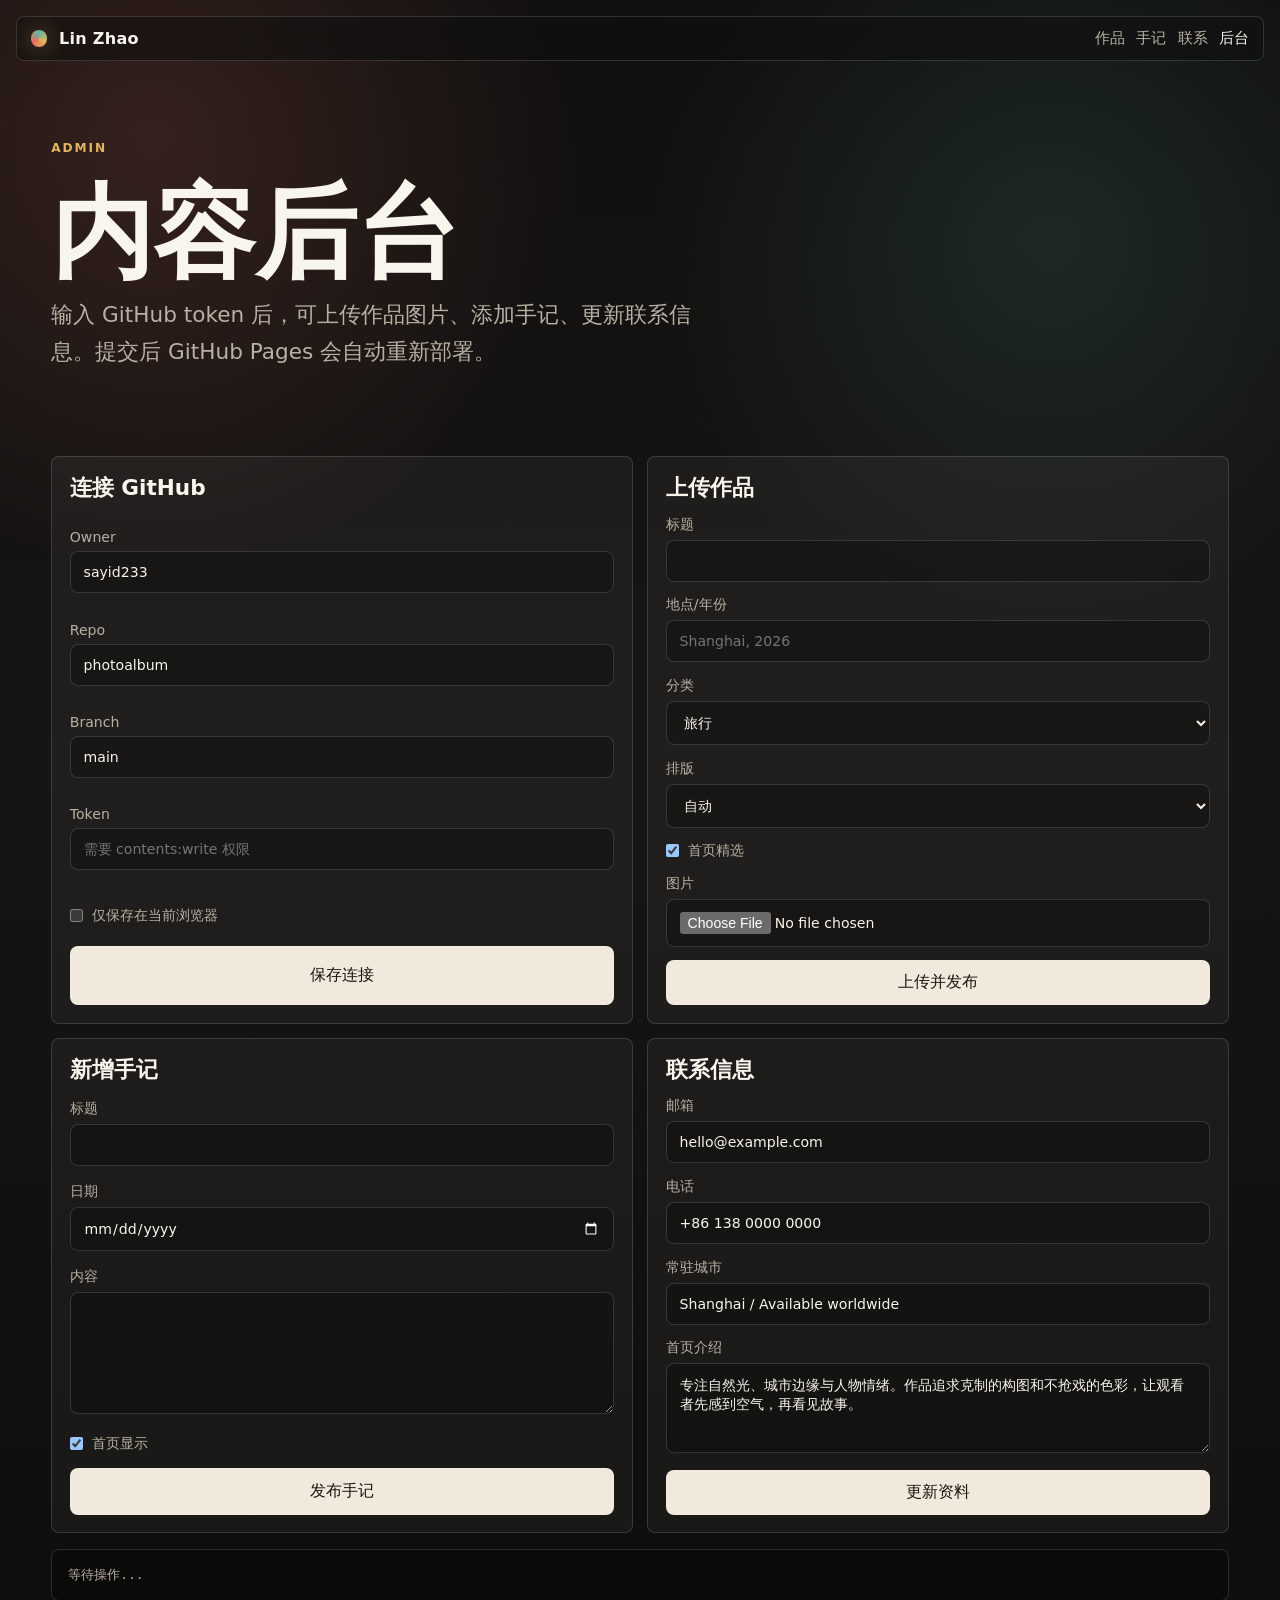
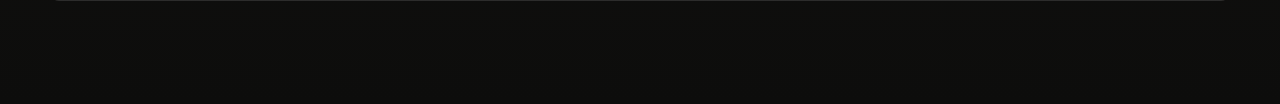
==== admin.html @ 6636a94f "Add content admin and archive pages" ====
<!doctype html>
<html lang="zh-CN">
<head>
  <meta charset="utf-8">
  <meta name="viewport" content="width=device-width, initial-scale=1">
  <title>后台管理 / Lin Zhao Photography</title>
  <link rel="stylesheet" href="./styles.css">
</head>
<body data-page="admin">
  <header class="site-header">
    <a class="brand" href="./index.html" aria-label="返回首页"><span class="brand-mark"></span><span>Lin Zhao</span></a>
    <nav aria-label="主导航">
      <a href="./works.html">作品</a>
      <a href="./journal.html">手记</a>
      <a href="./contact.html">联系</a>
      <a class="active" href="./admin.html">后台</a>
    </nav>
  </header>
  <main class="page-shell admin-shell">
    <section class="page-hero">
      <p class="eyebrow">Admin</p>
      <h1>内容后台</h1>
      <p>输入 GitHub token 后，可上传作品图片、添加手记、更新联系信息。提交后 GitHub Pages 会自动重新部署。</p>
    </section>

    <section class="admin-grid">
      <form class="admin-card" data-admin="settings">
        <h2>连接 GitHub</h2>
        <label>Owner <input name="owner" value="sayid233"></label>
        <label>Repo <input name="repo" value="photoalbum"></label>
        <label>Branch <input name="branch" value="main"></label>
        <label>Token <input name="token" type="password" autocomplete="off" placeholder="需要 contents:write 权限"></label>
        <label class="check-row"><input name="remember" type="checkbox"> 仅保存在当前浏览器</label>
        <button class="btn primary" type="submit">保存连接</button>
      </form>

      <form class="admin-card" data-admin="work">
        <h2>上传作品</h2>
        <label>标题 <input name="title" required></label>
        <label>地点/年份 <input name="place" placeholder="Shanghai, 2026"></label>
        <label>分类
          <select name="category">
            <option value="travel">旅行</option>
            <option value="portrait">人像</option>
            <option value="city">城市</option>
          </select>
        </label>
        <label>排版
          <select name="layout">
            <option value="">自动</option>
            <option value="wide">横向大图</option>
            <option value="tall">纵向大图</option>
          </select>
        </label>
        <label class="check-row"><input name="featured" type="checkbox" checked> 首页精选</label>
        <label>图片 <input name="image" type="file" accept="image/*" required></label>
        <button class="btn primary" type="submit">上传并发布</button>
      </form>

      <form class="admin-card" data-admin="note">
        <h2>新增手记</h2>
        <label>标题 <input name="title" required></label>
        <label>日期 <input name="date" type="date"></label>
        <label>内容 <textarea name="body" rows="6" required></textarea></label>
        <label class="check-row"><input name="featured" type="checkbox" checked> 首页显示</label>
        <button class="btn primary" type="submit">发布手记</button>
      </form>

      <form class="admin-card" data-admin="profile">
        <h2>联系信息</h2>
        <label>邮箱 <input name="email"></label>
        <label>电话 <input name="phone"></label>
        <label>常驻城市 <input name="city"></label>
        <label>首页介绍 <textarea name="intro" rows="4"></textarea></label>
        <button class="btn primary" type="submit">更新资料</button>
      </form>
    </section>
    <pre class="admin-log" data-admin-log>等待操作...</pre>
  </main>
  <script src="./data/site-data.js"></script>
  <script src="./admin.js"></script>
</body>
</html>
---- styles.css ----
:root {
  color-scheme: dark;
  --bg: #10100f;
  --paper: #f1eadc;
  --ink: #f8f5ed;
  --muted: #b9b0a4;
  --gold: #e4b35e;
  --coral: #e86f5d;
  --teal: #5fb6a7;
  --line: rgba(255,255,255,.14);
  --shadow: 0 22px 70px rgba(0,0,0,.42);
  font-family: Inter, ui-sans-serif, system-ui, -apple-system, BlinkMacSystemFont, "Segoe UI", sans-serif;
}

* { box-sizing: border-box; }

html {
  scroll-behavior: smooth;
  background: var(--bg);
}

body {
  margin: 0;
  min-height: 100vh;
  color: var(--ink);
  background:
    radial-gradient(circle at 12% 8%, rgba(232,111,93,.17), transparent 27rem),
    radial-gradient(circle at 82% 14%, rgba(95,182,167,.14), transparent 25rem),
    linear-gradient(180deg, #10100f, #171513 45%, #0d0d0c);
  overflow-x: hidden;
}

a { color: inherit; text-decoration: none; }

img {
  display: block;
  width: 100%;
  height: 100%;
  object-fit: cover;
}

button {
  color: inherit;
  font: inherit;
}

.cursor-glow {
  position: fixed;
  width: 17rem;
  height: 17rem;
  left: 0;
  top: 0;
  pointer-events: none;
  z-index: 40;
  border-radius: 50%;
  background: radial-gradient(circle, rgba(228,179,94,.22), rgba(95,182,167,.11) 42%, transparent 70%);
  mix-blend-mode: screen;
  opacity: .75;
  transform: translate3d(-50%, -50%, 0);
}

.site-header {
  position: fixed;
  inset: 1rem 1rem auto;
  z-index: 30;
  display: flex;
  align-items: center;
  justify-content: space-between;
  gap: 1rem;
  padding: .75rem .85rem;
  border: 1px solid var(--line);
  border-radius: 8px;
  background: rgba(16,16,15,.55);
  backdrop-filter: blur(18px);
}

.brand,
nav {
  display: flex;
  align-items: center;
  gap: .72rem;
}

.brand {
  font-weight: 760;
  letter-spacing: .02em;
}

.brand-mark {
  width: 1.05rem;
  height: 1.05rem;
  border-radius: 50%;
  background: conic-gradient(from 120deg, var(--gold), var(--coral), var(--teal), var(--gold));
  box-shadow: 0 0 22px rgba(228,179,94,.45);
}

nav a {
  color: var(--muted);
  font-size: .92rem;
  transition: color .2s ease;
}

nav a:hover { color: var(--ink); }
nav a.active { color: var(--ink); }

.hero {
  position: relative;
  min-height: 92svh;
  display: grid;
  align-items: end;
  padding: clamp(7rem, 11vw, 11rem) clamp(1rem, 4vw, 4rem) clamp(4.5rem, 7vw, 6rem);
  isolation: isolate;
  overflow: hidden;
}

.hero::after {
  content: "";
  position: absolute;
  inset: 0;
  z-index: -1;
  background: linear-gradient(90deg, rgba(0,0,0,.68), rgba(0,0,0,.18) 52%, rgba(0,0,0,.48)),
              linear-gradient(0deg, #10100f 0%, transparent 34%);
}

.hero > img {
  position: absolute;
  inset: -5% 0 0;
  z-index: -2;
  height: 110%;
  transform: translateY(calc(var(--shift, 0) * .08px)) scale(1.03);
  filter: saturate(.92) contrast(1.04);
}

.hero-copy {
  width: min(720px, 100%);
}

.eyebrow {
  margin: 0 0 .9rem;
  color: var(--gold);
  font-size: .76rem;
  font-weight: 800;
  letter-spacing: .16em;
  text-transform: uppercase;
}

h1,
h2,
h3,
p {
  margin-top: 0;
}

h1 {
  margin-bottom: 1.35rem;
  font-size: clamp(3.2rem, 8.6vw, 8.4rem);
  line-height: .94;
  max-width: 9ch;
}

h2 {
  margin-bottom: 0;
  font-size: clamp(2rem, 4vw, 4.2rem);
  line-height: 1;
}

.hero-actions {
  display: flex;
  flex-wrap: wrap;
  gap: .85rem;
}

.btn,
.contact-link,
.text-link {
  display: inline-flex;
  align-items: center;
  justify-content: center;
  min-height: 2.8rem;
  padding: 0 1.05rem;
  border-radius: 8px;
  border: 1px solid var(--line);
  transition: transform .25s ease, background .25s ease, border-color .25s ease;
}

.btn:hover,
.contact-link:hover {
  transform: translateY(-2px);
  border-color: rgba(255,255,255,.36);
}

.primary {
  background: var(--paper);
  color: #191612;
}

.ghost {
  background: rgba(255,255,255,.08);
}

.hero-strip {
  position: absolute;
  right: clamp(1rem, 4vw, 4rem);
  bottom: clamp(1rem, 3vw, 2rem);
  display: grid;
  grid-template-columns: repeat(3, minmax(5rem, 1fr));
  gap: .7rem;
  width: min(440px, calc(100% - 2rem));
}

.hero-strip span {
  padding: .85rem;
  border: 1px solid var(--line);
  border-radius: 8px;
  background: rgba(12,12,11,.44);
  backdrop-filter: blur(16px);
  color: var(--muted);
  font-size: .76rem;
}

.hero-strip strong {
  display: block;
  color: var(--ink);
  font-size: 1.35rem;
}

.intro,
.work,
.journal,
footer {
  padding: clamp(4.5rem, 9vw, 8rem) clamp(1rem, 4vw, 4rem);
}

.intro {
  display: grid;
  grid-template-columns: minmax(0, 760px) 1fr;
  gap: 2rem;
  align-items: center;
}

.intro p {
  margin-bottom: 0;
  color: var(--paper);
  font-size: clamp(1.45rem, 3vw, 3rem);
  line-height: 1.18;
}

.signal-line {
  height: 1px;
  background: linear-gradient(90deg, transparent, var(--teal), var(--coral), transparent);
  animation: pulseLine 3s ease-in-out infinite;
}

.section-head {
  display: flex;
  justify-content: space-between;
  align-items: end;
  gap: 1rem;
  margin-bottom: 1.4rem;
}

.filters {
  display: flex;
  flex-wrap: wrap;
  gap: .55rem;
  margin-bottom: 1.2rem;
}

.filter {
  border: 1px solid var(--line);
  border-radius: 8px;
  background: rgba(255,255,255,.06);
  padding: .68rem .9rem;
  cursor: pointer;
  transition: transform .2s ease, background .2s ease;
}

.filter:hover { transform: translateY(-2px); }
.filter.active { background: var(--teal); color: #071210; }

.gallery {
  display: grid;
  grid-template-columns: repeat(auto-fit, minmax(min(16rem, 100%), 1fr));
  grid-auto-rows: clamp(13rem, 22vw, 18rem);
  gap: .9rem;
  grid-auto-flow: dense;
}

.gallery.archive {
  grid-template-columns: repeat(auto-fit, minmax(min(18rem, 100%), 1fr));
  grid-auto-rows: clamp(14rem, 24vw, 20rem);
}

.photo-card {
  min-width: 0;
  transform-style: preserve-3d;
  transition: opacity .35s ease, transform .35s ease;
}

.photo-card.hidden {
  display: none;
  opacity: 0;
  pointer-events: none;
}

.photo-card.wide { grid-column: span 2; }
.photo-card.tall { grid-row: span 2; }

.photo-button {
  position: relative;
  width: 100%;
  height: 100%;
  overflow: hidden;
  border: 0;
  border-radius: 8px;
  background: #1f1c18;
  cursor: zoom-in;
  box-shadow: var(--shadow);
  transform: perspective(900px) rotateX(var(--rx, 0deg)) rotateY(var(--ry, 0deg));
  transition: transform .18s ease, filter .25s ease;
}

.photo-button::after {
  content: "";
  position: absolute;
  inset: 0;
  background: linear-gradient(180deg, transparent 45%, rgba(0,0,0,.76));
  opacity: .82;
}

.photo-button:hover img {
  transform: scale(1.08);
  filter: saturate(1.1);
}

.photo-button img {
  transition: transform .7s cubic-bezier(.2,.7,.1,1), filter .35s ease;
}

.photo-meta {
  position: absolute;
  left: .9rem;
  right: .9rem;
  bottom: .9rem;
  z-index: 1;
  display: flex;
  align-items: end;
  justify-content: space-between;
  gap: .7rem;
  text-align: left;
}

.photo-meta b {
  font-size: 1.15rem;
}

.photo-meta small {
  color: var(--muted);
}

.journal {
  background: linear-gradient(180deg, rgba(255,255,255,.04), transparent);
}

.note-track {
  display: grid;
  grid-template-columns: repeat(3, minmax(0, 1fr));
  gap: .9rem;
  margin-top: 1.5rem;
}

.note-track article {
  min-height: 15rem;
  padding: 1rem;
  border: 1px solid var(--line);
  border-radius: 8px;
  background: rgba(255,255,255,.045);
  transition: transform .25s ease, background .25s ease;
}

.note-track article:hover {
  transform: translateY(-6px);
  background: rgba(255,255,255,.08);
}

.note-track span {
  color: var(--coral);
  font-weight: 800;
}

.note-track h3 {
  margin: 2.8rem 0 .7rem;
  font-size: 1.35rem;
}

.note-track p {
  margin-bottom: 0;
  color: var(--muted);
  line-height: 1.7;
}

.note-track time {
  display: block;
  margin-bottom: .85rem;
  color: var(--gold);
  font-size: .82rem;
}

footer {
  display: flex;
  align-items: end;
  justify-content: space-between;
  gap: 1rem;
  border-top: 1px solid var(--line);
}

footer h2 {
  max-width: 9ch;
}

.page-shell {
  padding: clamp(7rem, 11vw, 10rem) clamp(1rem, 4vw, 4rem) clamp(4rem, 8vw, 7rem);
}

.page-hero {
  display: grid;
  gap: 1rem;
  min-height: 34svh;
  align-content: end;
  padding-bottom: clamp(2rem, 5vw, 4rem);
}

.page-hero h1 {
  margin: 0;
  max-width: none;
  font-size: clamp(3rem, 8vw, 7.6rem);
}

.page-hero p:not(.eyebrow) {
  max-width: 680px;
  color: var(--muted);
  font-size: clamp(1.05rem, 2vw, 1.35rem);
  line-height: 1.7;
}

.compact {
  padding: 0;
}

.pager {
  display: flex;
  justify-content: center;
  gap: .55rem;
  margin-top: 1.4rem;
}

.page-btn {
  width: 2.55rem;
  height: 2.55rem;
  border: 1px solid var(--line);
  border-radius: 8px;
  background: rgba(255,255,255,.06);
  cursor: pointer;
}

.page-btn.active {
  background: var(--paper);
  color: #191612;
}

.contact-grid {
  display: grid;
  grid-template-columns: repeat(3, minmax(0, 1fr));
  gap: .9rem;
}

.contact-grid article,
.admin-card {
  padding: 1.1rem;
  border: 1px solid var(--line);
  border-radius: 8px;
  background: rgba(255,255,255,.045);
}

.contact-grid span,
.admin-card label {
  display: block;
  color: var(--muted);
  font-size: .88rem;
}

.contact-grid a,
.contact-grid p {
  display: block;
  margin: .8rem 0 0;
  color: var(--ink);
  font-size: clamp(1.15rem, 2vw, 1.65rem);
  overflow-wrap: anywhere;
}

.admin-grid {
  display: grid;
  grid-template-columns: repeat(2, minmax(0, 1fr));
  gap: .9rem;
}

.admin-card {
  display: grid;
  gap: .85rem;
}

.admin-card h2 {
  font-size: 1.35rem;
  line-height: 1.2;
}

.admin-card input,
.admin-card select,
.admin-card textarea {
  width: 100%;
  margin-top: .38rem;
  border: 1px solid var(--line);
  border-radius: 8px;
  background: rgba(0,0,0,.26);
  color: var(--ink);
  padding: .75rem .8rem;
  font: inherit;
}

.admin-card textarea {
  resize: vertical;
}

.check-row {
  display: flex !important;
  align-items: center;
  gap: .55rem;
}

.check-row input {
  width: auto;
  margin: 0;
}

.admin-log {
  white-space: pre-wrap;
  margin: 1rem 0 0;
  padding: 1rem;
  border: 1px solid var(--line);
  border-radius: 8px;
  background: rgba(0,0,0,.28);
  color: var(--muted);
  overflow: auto;
}

.lightbox {
  width: min(980px, calc(100% - 2rem));
  padding: 0;
  border: 1px solid var(--line);
  border-radius: 8px;
  background: #0b0b0a;
  color: var(--ink);
  box-shadow: 0 30px 100px rgba(0,0,0,.75);
}

.lightbox::backdrop {
  background: rgba(0,0,0,.72);
  backdrop-filter: blur(10px);
}

.lightbox img {
  max-height: 72svh;
  object-fit: contain;
  background: #050505;
}

.lightbox-caption {
  display: flex;
  justify-content: space-between;
  gap: 1rem;
  padding: .9rem 1rem 1rem;
  color: var(--muted);
}

.lightbox-caption strong {
  color: var(--ink);
}

.close {
  position: absolute;
  right: .7rem;
  top: .7rem;
  width: 2.4rem;
  height: 2.4rem;
  border: 1px solid var(--line);
  border-radius: 50%;
  background: rgba(0,0,0,.6);
  cursor: pointer;
  z-index: 2;
}

@keyframes pulseLine {
  0%, 100% { transform: scaleX(.55); opacity: .55; }
  50% { transform: scaleX(1); opacity: 1; }
}

@media (max-width: 860px) {
  .site-header {
    inset: .65rem .65rem auto;
  }

  .hero {
    min-height: 88svh;
    padding-inline: 1rem;
  }

  .hero-strip {
    position: static;
    margin-top: 2rem;
    grid-template-columns: repeat(3, 1fr);
  }

  .intro {
    grid-template-columns: 1fr;
  }

  .section-head,
  footer {
    align-items: start;
    flex-direction: column;
  }

  .gallery {
    grid-template-columns: repeat(2, minmax(0, 1fr));
    grid-auto-rows: 13rem;
  }

  .note-track,
  .contact-grid,
  .admin-grid {
    grid-template-columns: 1fr;
  }
}

@media (max-width: 560px) {
  .cursor-glow { display: none; }

  .site-header {
    gap: .65rem;
    padding: .65rem;
  }

  nav { gap: .55rem; }

  nav a { font-size: .84rem; }

  h1 { font-size: clamp(2.9rem, 15vw, 4.6rem); }

  .hero-strip {
    grid-template-columns: 1fr;
  }

  .gallery {
    grid-template-columns: 1fr;
    grid-auto-rows: 18rem;
  }

  .photo-card.wide,
  .photo-card.tall {
    grid-column: auto;
    grid-row: auto;
  }
}

@media (prefers-reduced-motion: reduce) {
  *,
  *::before,
  *::after {
    animation-duration: .01ms !important;
    animation-iteration-count: 1 !important;
    scroll-behavior: auto !important;
    transition-duration: .01ms !important;
  }
}
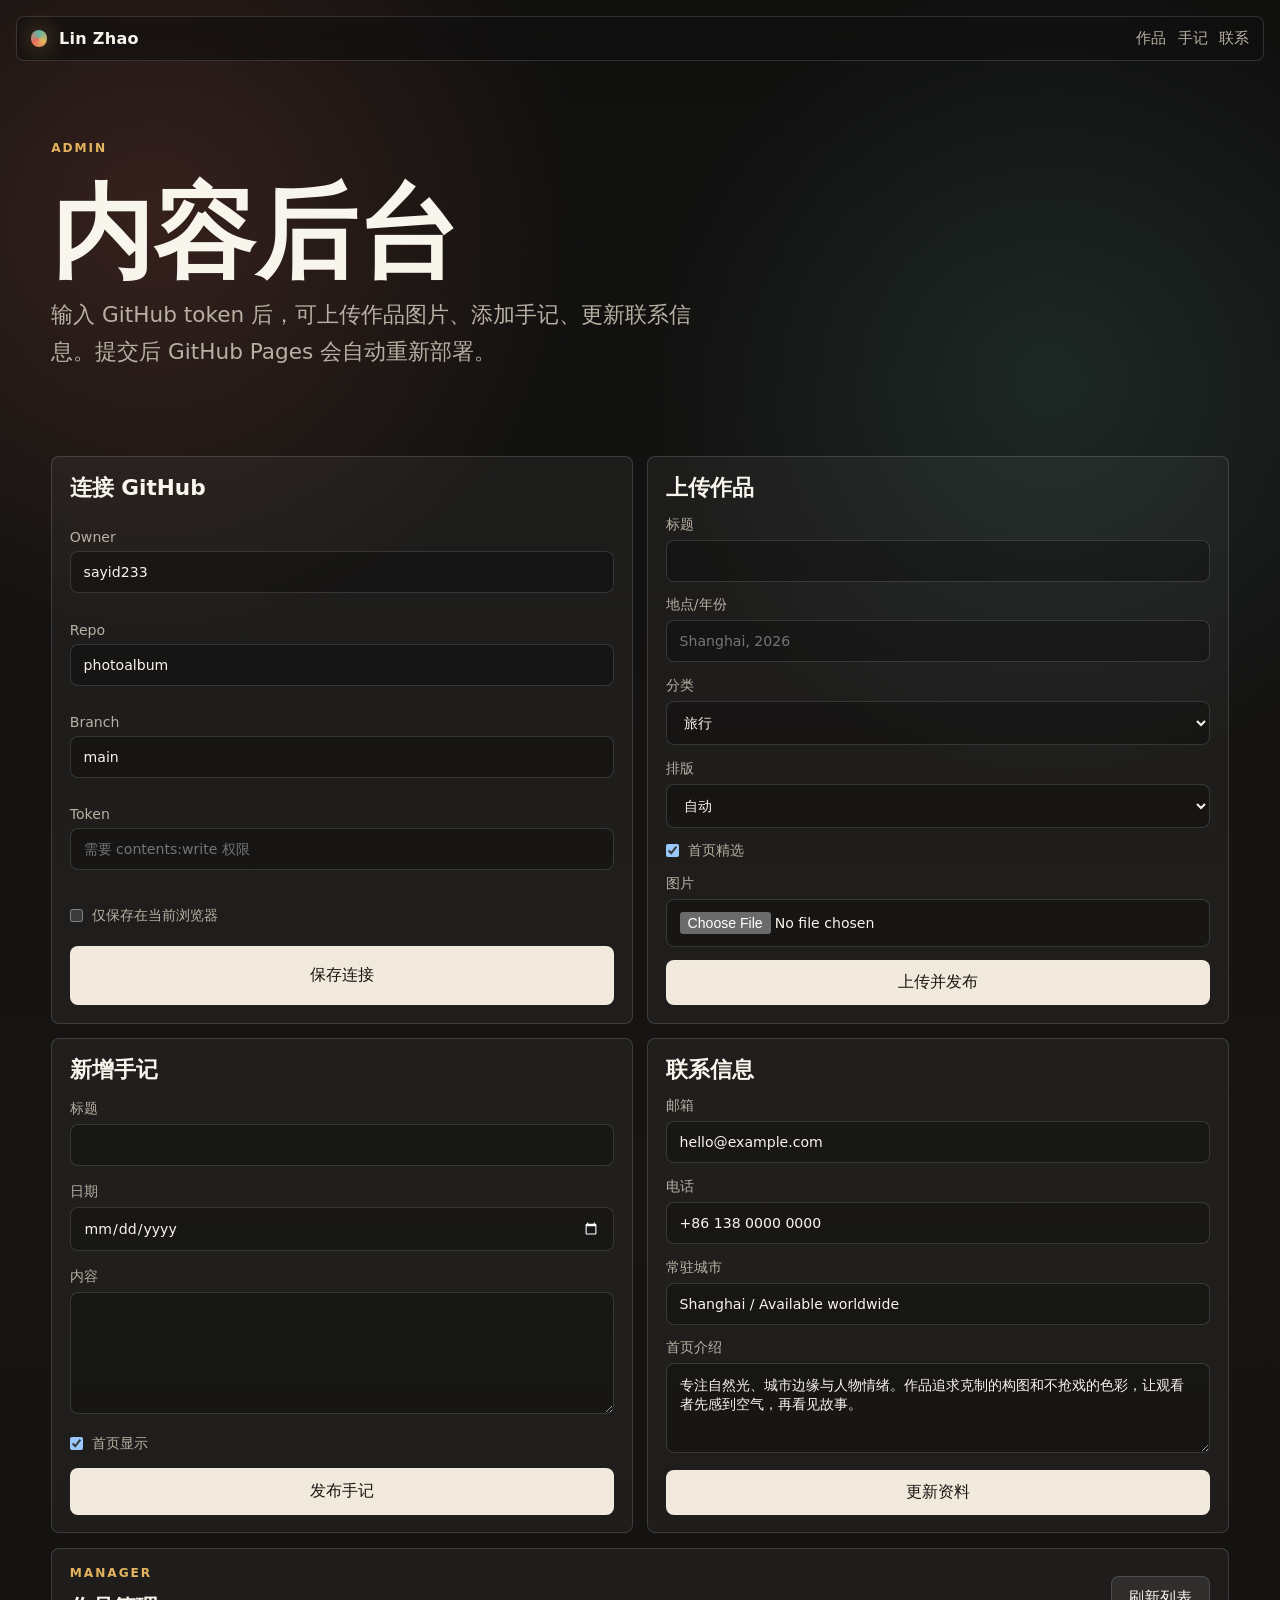
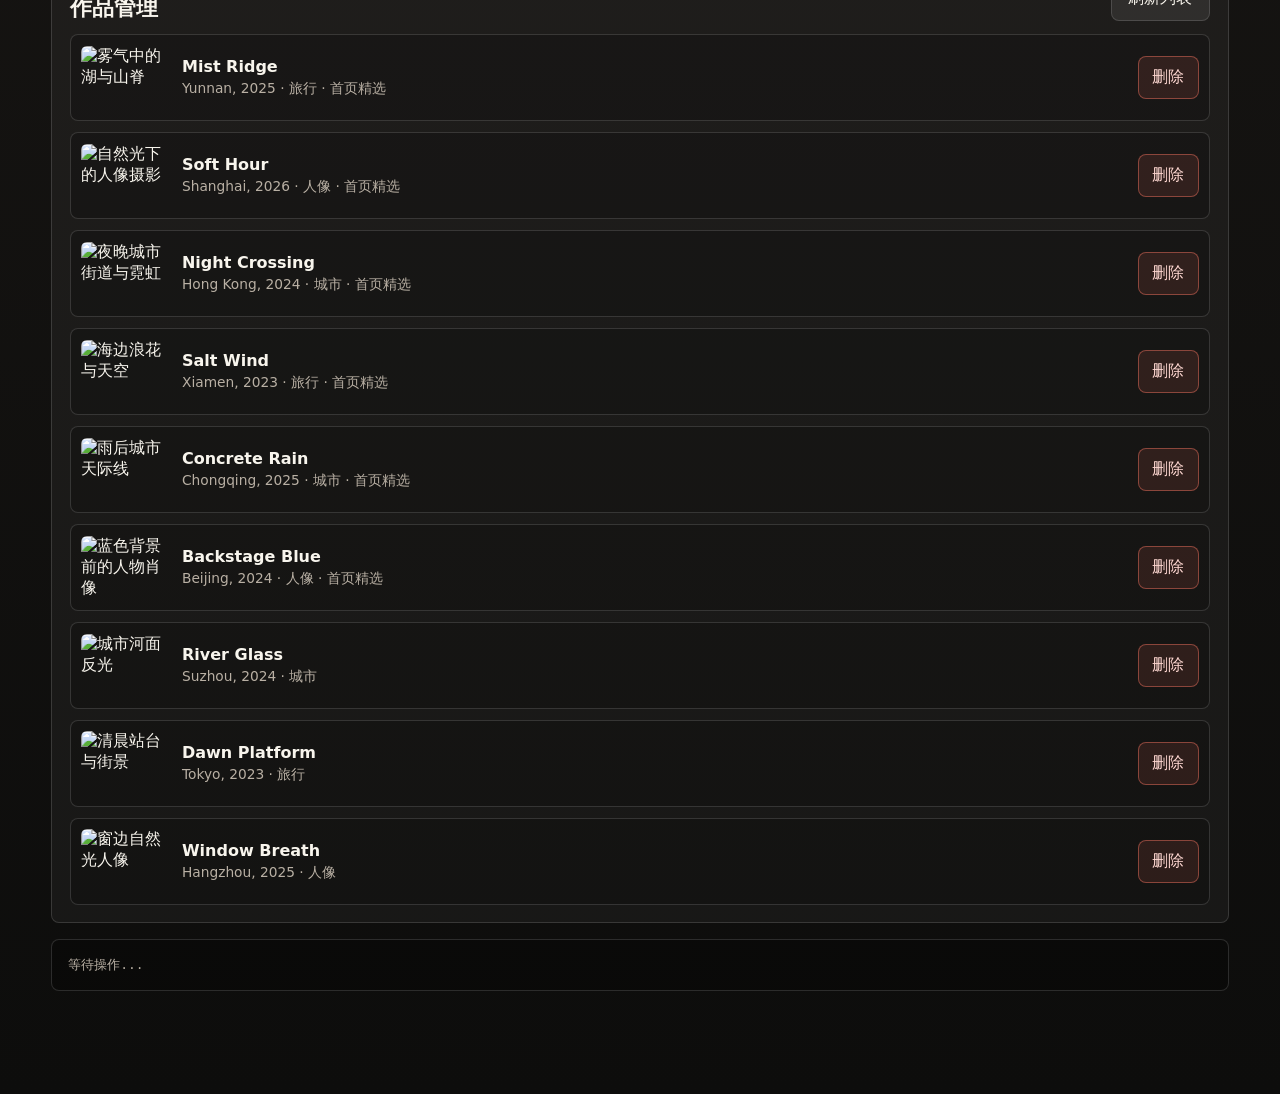
==== commit 732e17b9: "Add work manager and hide admin nav" ====
--- a/admin.html
+++ b/admin.html
@@ -13,7 +13,6 @@
       <a href="./works.html">作品</a>
       <a href="./journal.html">手记</a>
       <a href="./contact.html">联系</a>
-      <a class="active" href="./admin.html">后台</a>
     </nav>
   </header>
   <main class="page-shell admin-shell">
@@ -75,6 +74,17 @@
         <button class="btn primary" type="submit">更新资料</button>
       </form>
     </section>
+
+    <section class="admin-card manager-card">
+      <div class="manager-head">
+        <div>
+          <p class="eyebrow">Manager</p>
+          <h2>作品管理</h2>
+        </div>
+        <button class="btn ghost" type="button" data-refresh-works>刷新列表</button>
+      </div>
+      <div class="work-manager" data-work-manager></div>
+    </section>
     <pre class="admin-log" data-admin-log>等待操作...</pre>
   </main>
   <script src="./data/site-data.js"></script>
--- a/styles.css
+++ b/styles.css
@@ -553,6 +553,59 @@
   overflow: auto;
 }
 
+.manager-card {
+  margin-top: .9rem;
+}
+
+.manager-head {
+  display: flex;
+  align-items: end;
+  justify-content: space-between;
+  gap: 1rem;
+}
+
+.work-manager {
+  display: grid;
+  gap: .7rem;
+}
+
+.work-row {
+  display: grid;
+  grid-template-columns: 5.5rem minmax(0, 1fr) auto;
+  align-items: center;
+  gap: .8rem;
+  padding: .65rem;
+  border: 1px solid var(--line);
+  border-radius: 8px;
+  background: rgba(0,0,0,.18);
+}
+
+.work-row img {
+  width: 5.5rem;
+  height: 4rem;
+  border-radius: 6px;
+}
+
+.work-row strong,
+.work-row span {
+  display: block;
+}
+
+.work-row span {
+  margin-top: .25rem;
+  color: var(--muted);
+  font-size: .86rem;
+}
+
+.danger-btn {
+  border: 1px solid rgba(232,111,93,.5);
+  border-radius: 8px;
+  background: rgba(232,111,93,.12);
+  color: #ffd8d2;
+  padding: .62rem .85rem;
+  cursor: pointer;
+}
+
 .lightbox {
   width: min(980px, calc(100% - 2rem));
   padding: 0;
@@ -639,6 +692,18 @@
   .contact-grid,
   .admin-grid {
     grid-template-columns: 1fr;
+  }
+
+  .work-row {
+    grid-template-columns: 4.5rem minmax(0, 1fr);
+  }
+
+  .work-row img {
+    width: 4.5rem;
+  }
+
+  .danger-btn {
+    grid-column: 1 / -1;
   }
 }
 
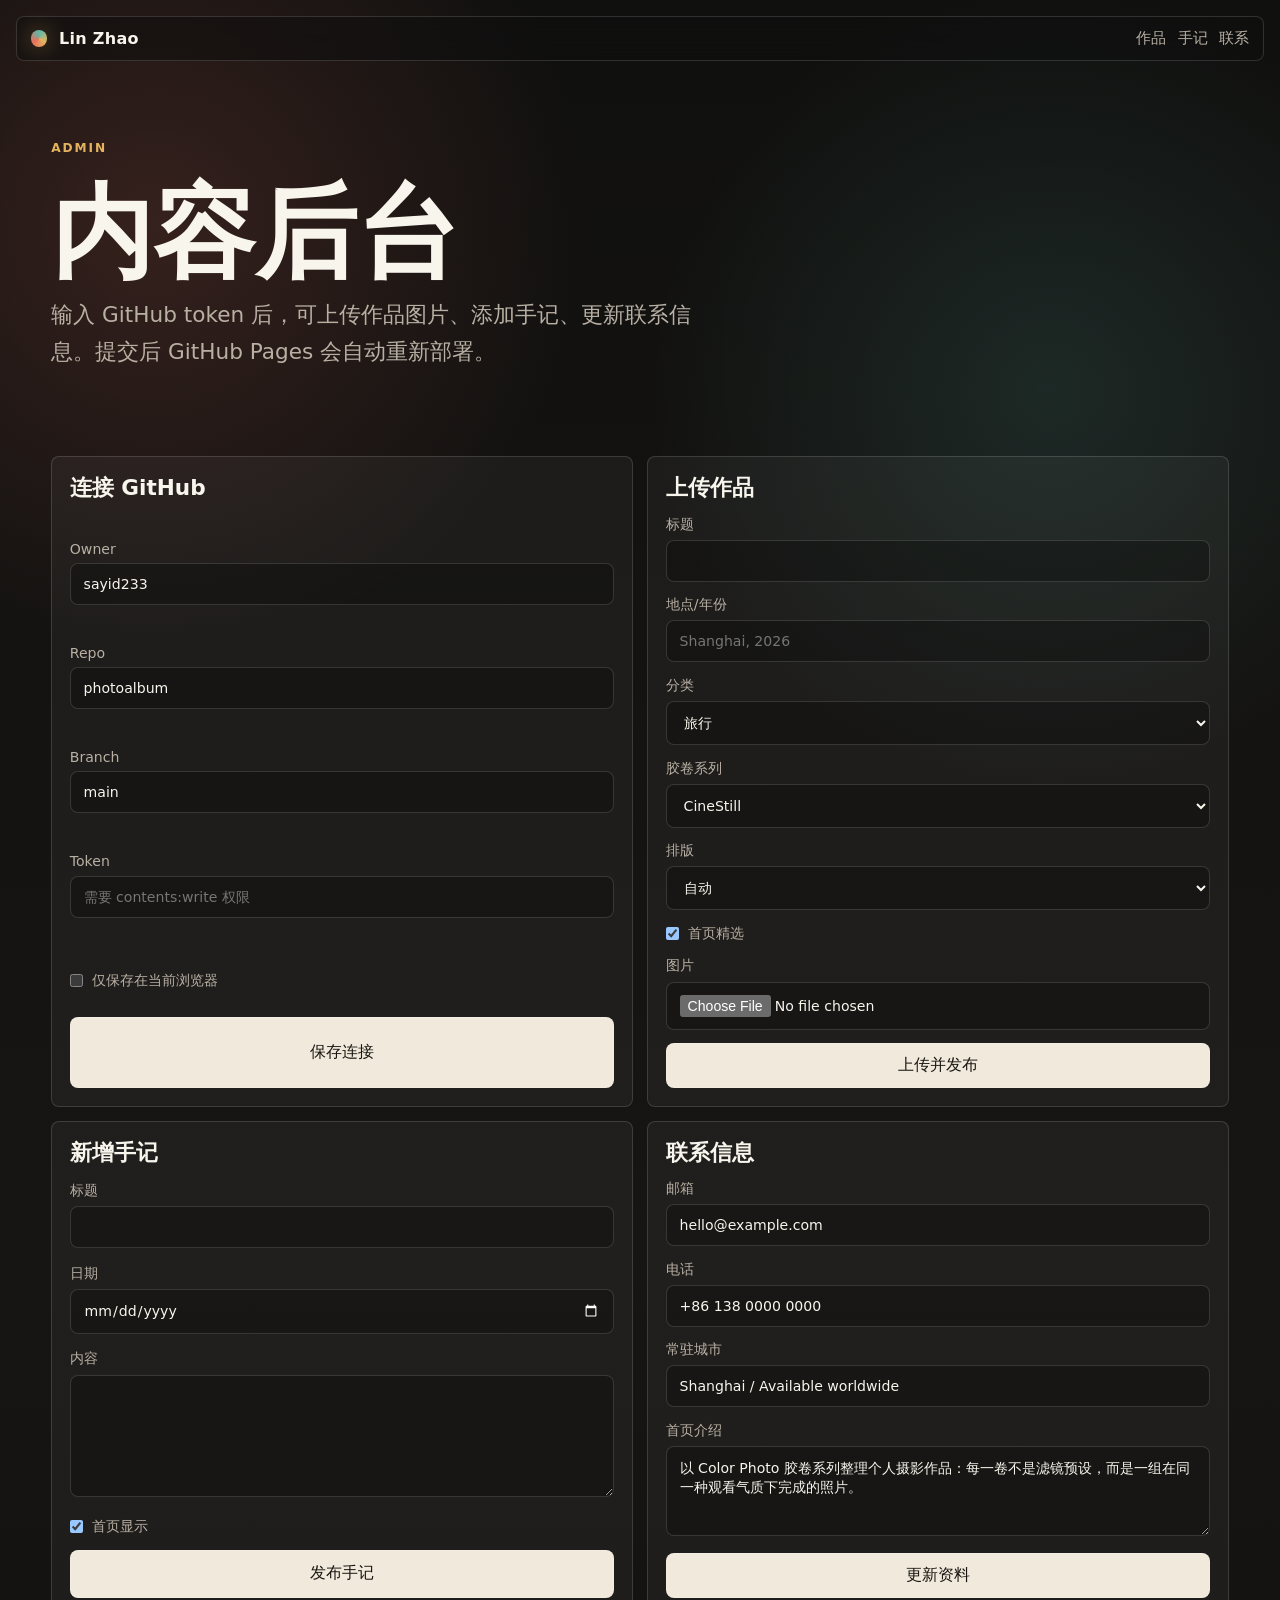
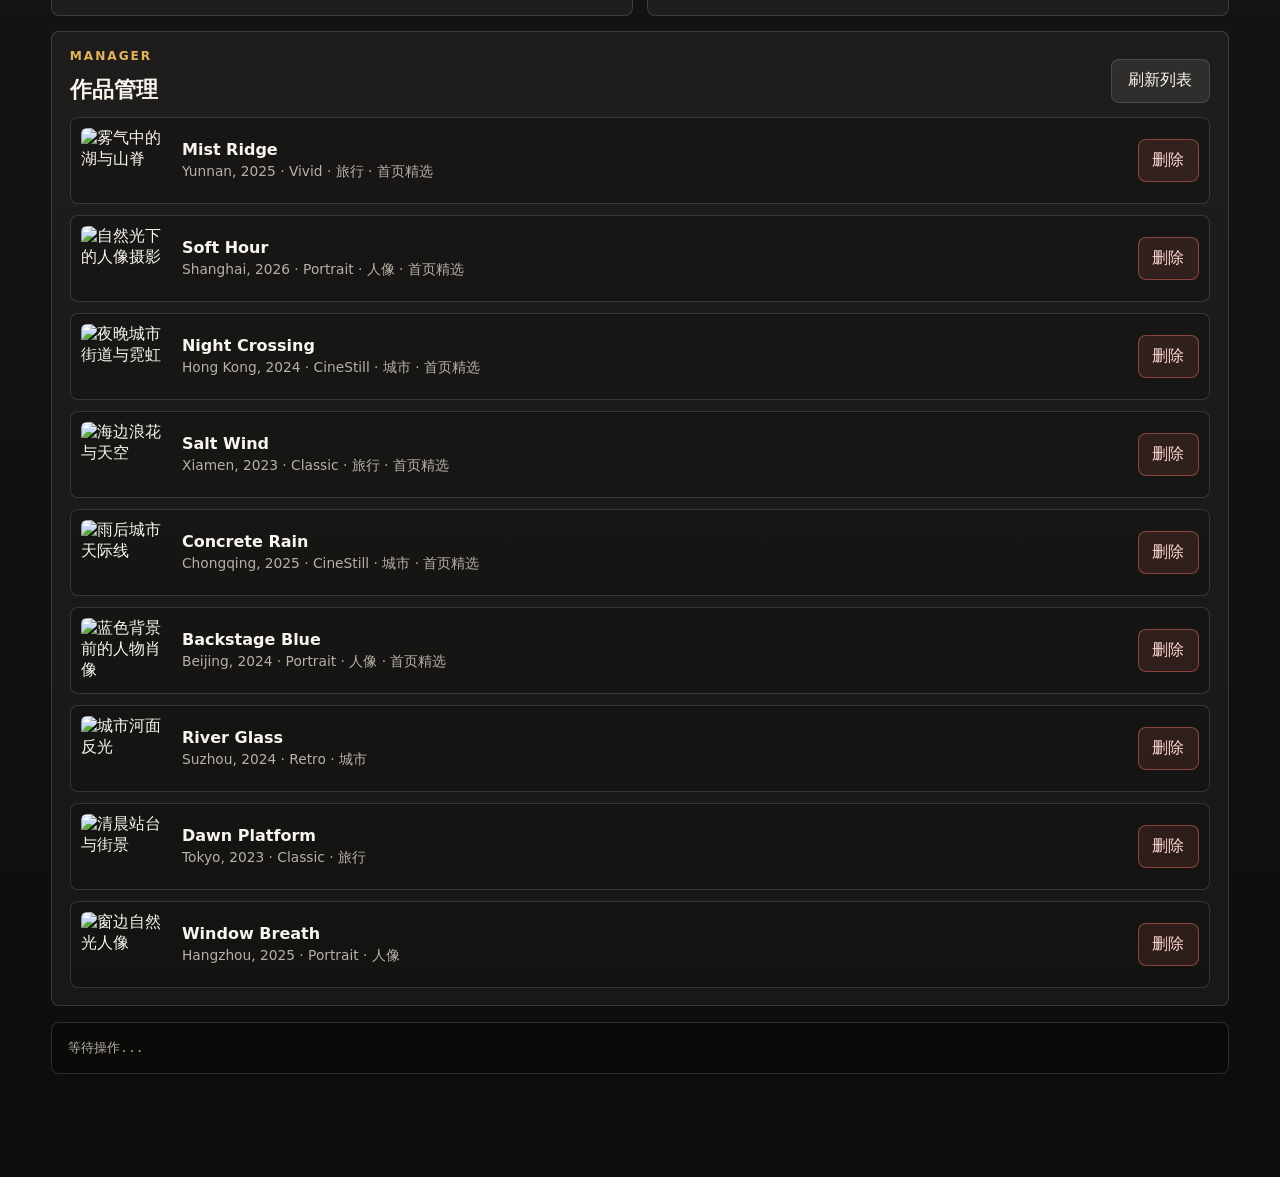
==== commit 17721313: "Redesign portfolio as color photo roll archive" ====
--- a/admin.html
+++ b/admin.html
@@ -42,6 +42,15 @@
             <option value="travel">旅行</option>
             <option value="portrait">人像</option>
             <option value="city">城市</option>
+          </select>
+        </label>
+        <label>胶卷系列
+          <select name="roll">
+            <option value="cinestill">CineStill</option>
+            <option value="portrait">Portrait</option>
+            <option value="classic">Classic</option>
+            <option value="vivid">Vivid</option>
+            <option value="retro">Retro</option>
           </select>
         </label>
         <label>排版
--- a/styles.css
+++ b/styles.css
@@ -28,6 +28,13 @@
     radial-gradient(circle at 82% 14%, rgba(95,182,167,.14), transparent 25rem),
     linear-gradient(180deg, #10100f, #171513 45%, #0d0d0c);
   overflow-x: hidden;
+}
+
+body[data-page="home"] {
+  background:
+    radial-gradient(circle at 12% 12%, rgba(228,179,94,.13), transparent 24rem),
+    radial-gradient(circle at 88% 28%, rgba(232,111,93,.1), transparent 22rem),
+    linear-gradient(180deg, #080806, #14120f 48%, #090908);
 }
 
 a { color: inherit; text-decoration: none; }
@@ -113,6 +120,211 @@
   overflow: hidden;
 }
 
+.film-hero {
+  min-height: 100svh;
+  display: grid;
+  grid-template-columns: minmax(0, 1.05fr) minmax(20rem, .95fr);
+  gap: clamp(1rem, 3vw, 2.4rem);
+  align-items: end;
+  padding: clamp(6rem, 9vw, 8rem) clamp(1rem, 4vw, 4rem) clamp(3rem, 6vw, 5rem);
+}
+
+.loop-stage {
+  position: relative;
+  min-height: clamp(24rem, 72svh, 48rem);
+  overflow: hidden;
+  border: 1px solid rgba(241,234,220,.2);
+  border-radius: 8px;
+  background: #050505;
+  box-shadow: 0 28px 90px rgba(0,0,0,.58);
+}
+
+.loop-stage::before,
+.loop-stage::after {
+  content: "";
+  position: absolute;
+  left: 0;
+  right: 0;
+  z-index: 2;
+  height: 2.6rem;
+  background:
+    linear-gradient(90deg, rgba(0,0,0,.42) 50%, transparent 0) 0 0 / 2.1rem 100%,
+    rgba(4,4,3,.8);
+}
+
+.loop-stage::before { top: 0; }
+.loop-stage::after { bottom: 0; }
+
+.loop-stage img {
+  position: absolute;
+  inset: 0;
+  height: 100%;
+  filter: contrast(1.06) saturate(.92) sepia(.1);
+  transform: scale(1.05);
+  opacity: 0;
+  transition: opacity .35s ease;
+  animation: driftFrame 3.2s linear infinite;
+}
+
+.loop-scan {
+  position: absolute;
+  inset: 0;
+  z-index: 1;
+  pointer-events: none;
+  background:
+    repeating-linear-gradient(180deg, rgba(255,255,255,.07), rgba(255,255,255,.07) 1px, transparent 1px, transparent 6px),
+    radial-gradient(circle at 50% 50%, transparent 58%, rgba(0,0,0,.38));
+  mix-blend-mode: soft-light;
+}
+
+.film-hero-copy {
+  align-self: center;
+}
+
+.film-hero-copy h1 {
+  max-width: 8ch;
+  font-size: clamp(4rem, 10vw, 10rem);
+  letter-spacing: 0;
+}
+
+.film-hero-copy p:not(.eyebrow) {
+  max-width: 34rem;
+  color: var(--muted);
+  font-size: clamp(1rem, 1.35vw, 1.2rem);
+  line-height: 1.65;
+}
+
+.film-stats {
+  position: static;
+  grid-column: 1 / -1;
+  width: 100%;
+  grid-template-columns: repeat(3, minmax(0, 1fr));
+}
+
+.film-intro {
+  display: grid;
+  grid-template-columns: minmax(0, 1fr) minmax(16rem, 28rem);
+  gap: clamp(1.5rem, 5vw, 5rem);
+  padding: clamp(4rem, 9vw, 8rem) clamp(1rem, 4vw, 4rem);
+  border-top: 1px solid var(--line);
+}
+
+.film-intro p {
+  margin: 0;
+  font-size: clamp(1.7rem, 4vw, 4.6rem);
+  line-height: 1.04;
+}
+
+.film-specs {
+  display: grid;
+  align-content: start;
+  gap: .55rem;
+}
+
+.film-specs span {
+  padding: .75rem .9rem;
+  border: 1px solid var(--line);
+  border-radius: 8px;
+  color: var(--muted);
+  background: rgba(255,255,255,.035);
+}
+
+.roll-section {
+  padding: clamp(4.5rem, 9vw, 8rem) clamp(1rem, 4vw, 4rem);
+  background: #0b0a08;
+  border-block: 1px solid var(--line);
+}
+
+.roll-selector {
+  display: grid;
+  grid-template-columns: repeat(5, minmax(0, 1fr));
+  gap: .7rem;
+}
+
+.roll-card {
+  min-height: 9.5rem;
+  display: grid;
+  align-content: space-between;
+  text-align: left;
+  padding: .9rem;
+  border: 1px solid var(--line);
+  border-radius: 8px;
+  background:
+    linear-gradient(180deg, rgba(241,234,220,.08), rgba(241,234,220,.02)),
+    #12100d;
+  cursor: pointer;
+  transition: transform .2s ease, border-color .2s ease, background .2s ease;
+}
+
+.roll-card:hover,
+.roll-card.active {
+  transform: translateY(-3px);
+  border-color: rgba(228,179,94,.62);
+  background:
+    linear-gradient(180deg, rgba(228,179,94,.18), rgba(241,234,220,.03)),
+    #15120d;
+}
+
+.roll-card span {
+  color: var(--paper);
+  font-weight: 800;
+  font-size: 1.12rem;
+}
+
+.roll-card strong,
+.roll-card small {
+  display: block;
+  color: var(--muted);
+  font-size: .82rem;
+  line-height: 1.35;
+}
+
+.roll-preview {
+  display: grid;
+  grid-template-columns: minmax(18rem, .8fr) minmax(0, 1.2fr);
+  gap: 1rem;
+  margin-top: 1rem;
+  align-items: stretch;
+}
+
+.roll-copy {
+  padding: 1.2rem;
+  border: 1px solid var(--line);
+  border-radius: 8px;
+  background: rgba(255,255,255,.04);
+}
+
+.roll-copy h3 {
+  margin-bottom: .8rem;
+  font-size: clamp(2rem, 4vw, 4.5rem);
+  line-height: .95;
+}
+
+.roll-copy p {
+  color: var(--muted);
+  line-height: 1.7;
+}
+
+.roll-frames {
+  display: grid;
+  grid-template-columns: repeat(3, minmax(0, 1fr));
+  gap: .7rem;
+}
+
+.roll-frames .photo-card {
+  min-height: 23rem;
+}
+
+.roll-frames .photo-button {
+  min-height: 23rem;
+}
+
+@keyframes driftFrame {
+  0% { transform: scale(1.07) translate3d(-1.4%, -1%, 0); }
+  50% { transform: scale(1.12) translate3d(1.2%, .8%, 0); }
+  100% { transform: scale(1.07) translate3d(-1.4%, -1%, 0); }
+}
+
 .hero::after {
   content: "";
   position: absolute;
@@ -677,6 +889,24 @@
     grid-template-columns: 1fr;
   }
 
+  .film-hero,
+  .film-intro,
+  .roll-preview {
+    grid-template-columns: 1fr;
+  }
+
+  .loop-stage {
+    min-height: 58svh;
+  }
+
+  .roll-selector {
+    grid-template-columns: repeat(2, minmax(0, 1fr));
+  }
+
+  .roll-frames {
+    grid-template-columns: 1fr;
+  }
+
   .section-head,
   footer {
     align-items: start;
@@ -722,6 +952,14 @@
   h1 { font-size: clamp(2.9rem, 15vw, 4.6rem); }
 
   .hero-strip {
+    grid-template-columns: 1fr;
+  }
+
+  .film-stats {
+    grid-template-columns: 1fr;
+  }
+
+  .roll-selector {
     grid-template-columns: 1fr;
   }
 
